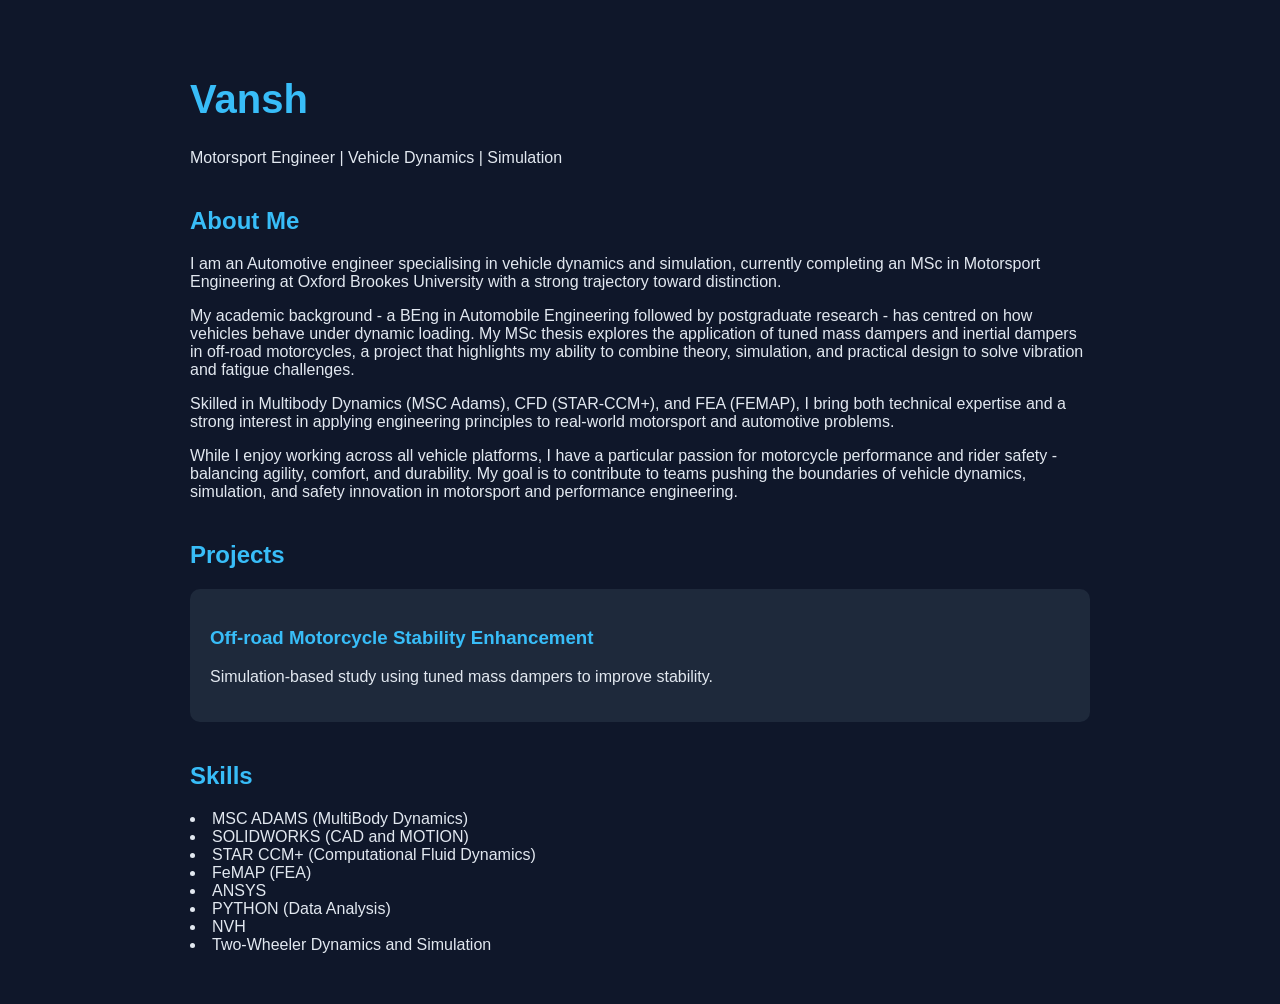
==== index.html @ c4d4b641 "Update index.html" ====
<!DOCTYPE html>
<html>
<head>
    <title>Vansh Sharma | Automotive and Motorsport Engineer</title>
    <style>
        body {
            font-family: Arial;
            margin: 0;
            background-color: #0f172a;
            color: #e2e8f0;
        }
        .container {
            padding: 50px;
            max-width: 900px;
            margin: auto;
        }
        h1 {
            color: #38bdf8;
            font-size: 40px;
        }
        h2 {
            margin-top: 40px;
            color: #38bdf8;
        }
        .project {
            background: #1e293b;
            padding: 20px;
            border-radius: 10px;
            margin-top: 20px;
            transition: 0.3s;
        }
        .project:hover {
            transform: scale(1.02);
        }
        a {
            color: #38bdf8;
            text-decoration: none;
        }
    </style>
</head>
<body>

<div class="container">

    <h1>Vansh</h1>
    <p>Motorsport Engineer | Vehicle Dynamics | Simulation</p>

    <h2>About Me</h2>
    <p>I am an Automotive engineer specialising in vehicle dynamics and simulation, currently completing an MSc in Motorsport Engineering at Oxford Brookes University with a strong trajectory toward distinction.</p>
        
    <p>My academic background - a BEng in Automobile Engineering followed by postgraduate research - has centred on how vehicles behave under dynamic loading. My MSc thesis explores the application of tuned mass dampers and inertial dampers in off-road motorcycles, a project that highlights my ability to combine theory, simulation, and practical design to solve vibration and fatigue challenges.</p>

    <p>Skilled in Multibody Dynamics (MSC Adams), CFD (STAR-CCM+), and FEA (FEMAP), I bring both technical expertise and a strong interest in applying engineering principles to real-world motorsport and automotive problems.</p>

    <p>While I enjoy working across all vehicle platforms, I have a particular passion for motorcycle performance and rider safety - balancing agility, comfort, and durability. My goal is to contribute to teams pushing the boundaries of vehicle dynamics, simulation, and safety innovation in motorsport and performance engineering.</p>

    <h2>Projects</h2>

    <div class="project">
        <h3><a href="project1.html">Off-road Motorcycle Stability Enhancement</a></h3>
        <p>Simulation-based study using tuned mass dampers to improve stability.</p>
    </div>

    <h2>Skills</h2>
    <u1>
        <li>MSC ADAMS (MultiBody Dynamics)</li>
        <li>SOLIDWORKS (CAD and MOTION)</li>
        <li>STAR CCM+ (Computational Fluid Dynamics)</li>
        <li>FeMAP (FEA)</li>
        <li>ANSYS</li>
        <li>PYTHON (Data Analysis)</li>
        <li>NVH</li>
        <li>Two-Wheeler Dynamics and Simulation</li>
    </u1>

</div>

</body>
</html>
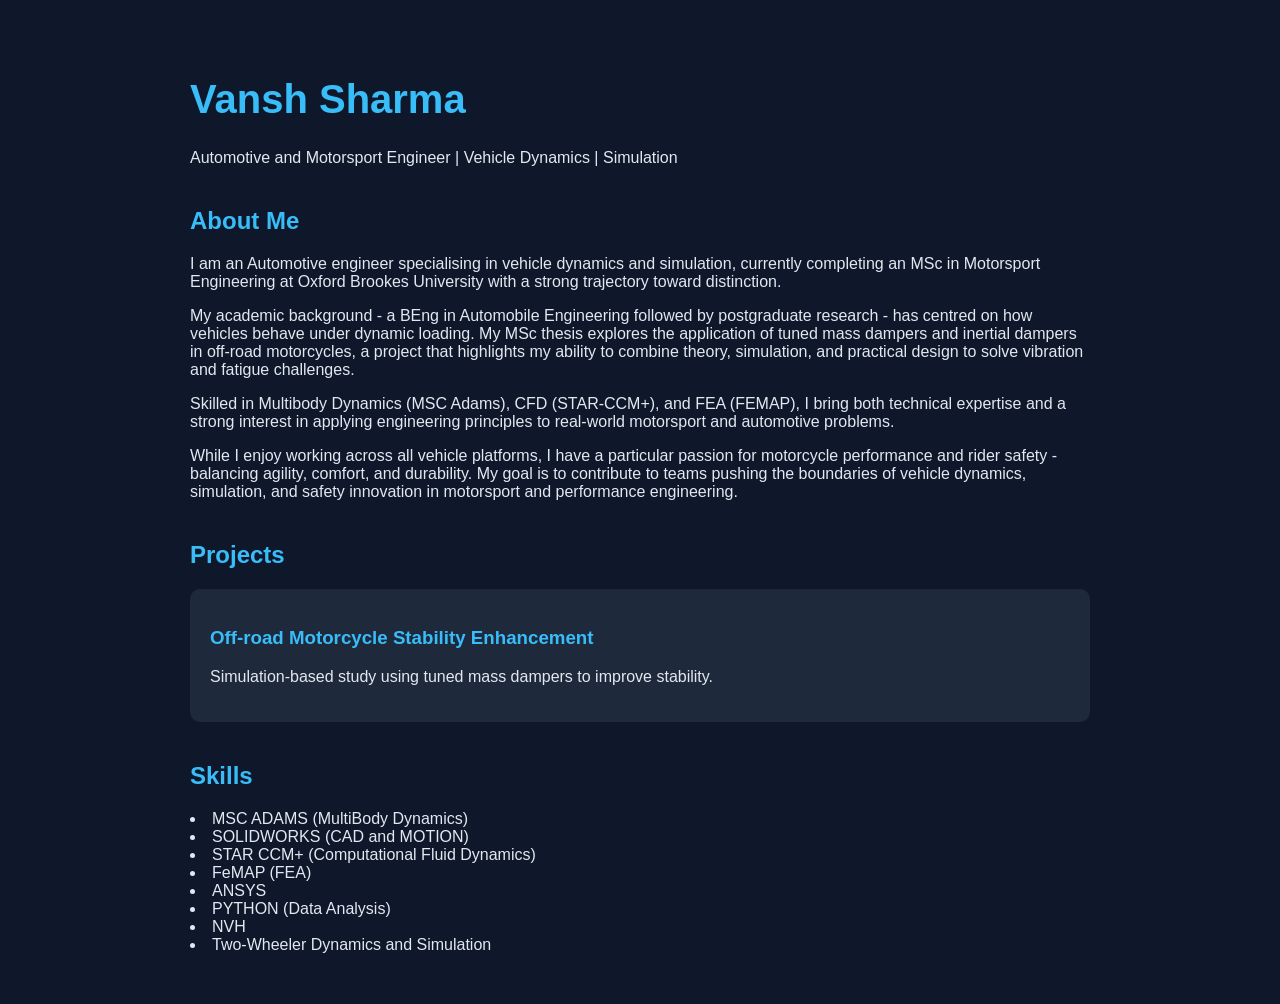
==== commit b88d547d: "Update index.html" ====
--- a/index.html
+++ b/index.html
@@ -42,8 +42,8 @@
 
 <div class="container">
 
-    <h1>Vansh</h1>
-    <p>Motorsport Engineer | Vehicle Dynamics | Simulation</p>
+    <h1>Vansh Sharma</h1>
+    <p>Automotive and Motorsport Engineer | Vehicle Dynamics | Simulation</p>
 
     <h2>About Me</h2>
     <p>I am an Automotive engineer specialising in vehicle dynamics and simulation, currently completing an MSc in Motorsport Engineering at Oxford Brookes University with a strong trajectory toward distinction.</p>
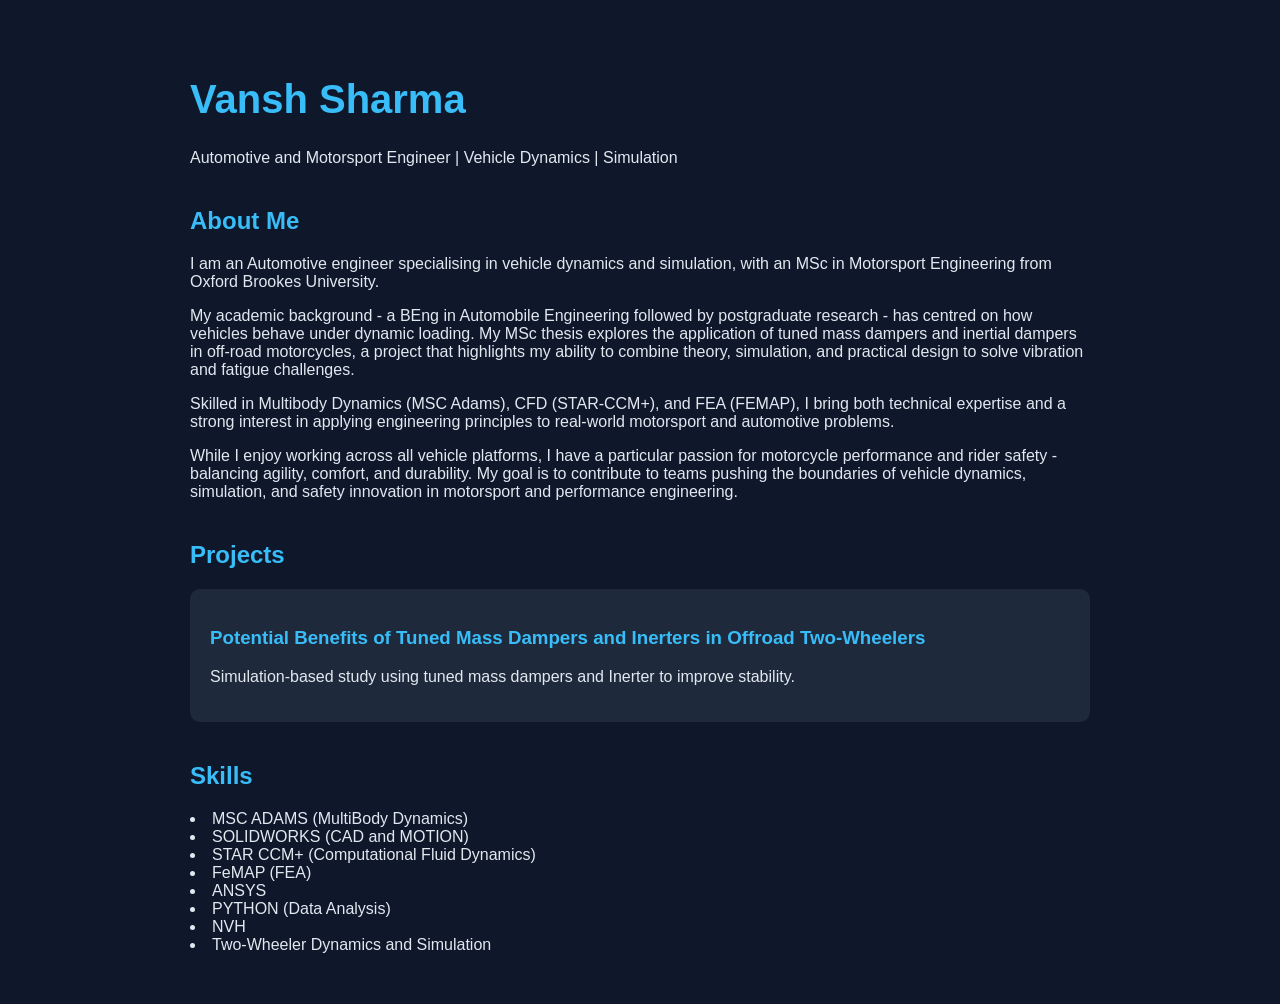
==== commit d51b1b2c: "Update index.html" ====
--- a/index.html
+++ b/index.html
@@ -46,7 +46,7 @@
     <p>Automotive and Motorsport Engineer | Vehicle Dynamics | Simulation</p>
 
     <h2>About Me</h2>
-    <p>I am an Automotive engineer specialising in vehicle dynamics and simulation, currently completing an MSc in Motorsport Engineering at Oxford Brookes University with a strong trajectory toward distinction.</p>
+    <p>I am an Automotive engineer specialising in vehicle dynamics and simulation, with an MSc in Motorsport Engineering from Oxford Brookes University.</p>
         
     <p>My academic background - a BEng in Automobile Engineering followed by postgraduate research - has centred on how vehicles behave under dynamic loading. My MSc thesis explores the application of tuned mass dampers and inertial dampers in off-road motorcycles, a project that highlights my ability to combine theory, simulation, and practical design to solve vibration and fatigue challenges.</p>
 
@@ -57,8 +57,8 @@
     <h2>Projects</h2>
 
     <div class="project">
-        <h3><a href="project1.html">Off-road Motorcycle Stability Enhancement</a></h3>
-        <p>Simulation-based study using tuned mass dampers to improve stability.</p>
+        <h3><a href="project1.html">Potential Benefits of Tuned Mass Dampers and Inerters in Offroad Two-Wheelers</a></h3>
+        <p>Simulation-based study using tuned mass dampers and Inerter to improve stability.</p>
     </div>
 
     <h2>Skills</h2>
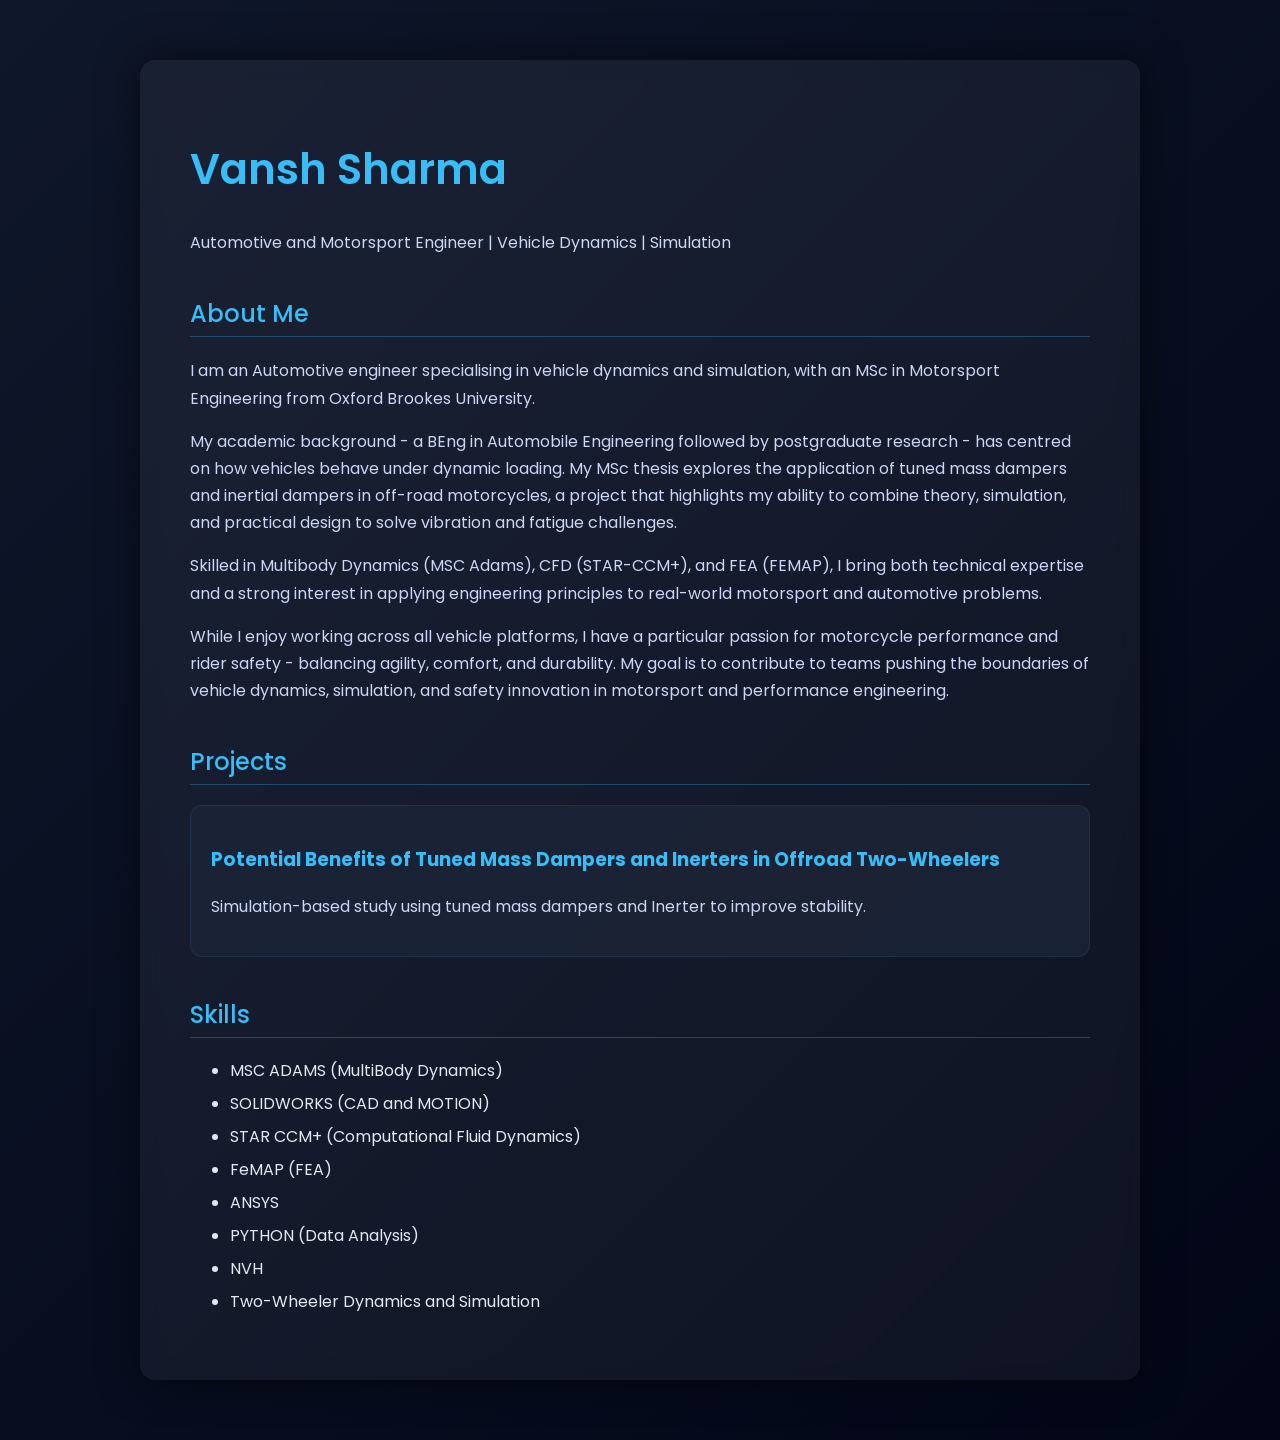
==== commit 682da277: "Update index.html" ====
--- a/index.html
+++ b/index.html
@@ -2,42 +2,76 @@
 <html>
 <head>
     <title>Vansh Sharma | Automotive and Motorsport Engineer</title>
+
+    <!-- Google Font -->
+    <link href="https://fonts.googleapis.com/css2?family=Poppins:wght@300;400;600&display=swap" rel="stylesheet">
+
     <style>
         body {
-            font-family: Arial;
+            font-family: 'Poppins', sans-serif;
             margin: 0;
-            background-color: #0f172a;
+            background: linear-gradient(135deg, #0f172a, #020617);
             color: #e2e8f0;
         }
+
         .container {
             padding: 50px;
             max-width: 900px;
-            margin: auto;
+            margin: 60px auto;
+            background: rgba(255, 255, 255, 0.05);
+            border-radius: 15px;
+            backdrop-filter: blur(10px);
+            box-shadow: 0 0 40px rgba(0, 0, 0, 0.5);
         }
+
         h1 {
             color: #38bdf8;
-            font-size: 40px;
+            font-size: 42px;
+            font-weight: 600;
         }
+
         h2 {
             margin-top: 40px;
             color: #38bdf8;
+            font-weight: 500;
+            border-bottom: 1px solid rgba(56, 189, 248, 0.3);
+            padding-bottom: 5px;
         }
+
         .project {
-            background: #1e293b;
+            background: rgba(30, 41, 59, 0.7);
             padding: 20px;
-            border-radius: 10px;
+            border-radius: 12px;
             margin-top: 20px;
-            transition: 0.3s;
+            transition: all 0.3s ease;
+            border: 1px solid rgba(56, 189, 248, 0.1);
         }
+
         .project:hover {
-            transform: scale(1.02);
+            transform: translateY(-5px) scale(1.02);
+            box-shadow: 0 10px 30px rgba(56, 189, 248, 0.2);
         }
+
         a {
             color: #38bdf8;
             text-decoration: none;
         }
+
+        a:hover {
+            text-decoration: underline;
+        }
+
+        p {
+            line-height: 1.7;
+            color: #cbd5f5;
+        }
+
+        li {
+            margin-bottom: 8px;
+        }
     </style>
 </head>
+
 <body>
 
 <div class="container">
@@ -62,7 +96,7 @@
     </div>
 
     <h2>Skills</h2>
-    <u1>
+    <ul>
         <li>MSC ADAMS (MultiBody Dynamics)</li>
         <li>SOLIDWORKS (CAD and MOTION)</li>
         <li>STAR CCM+ (Computational Fluid Dynamics)</li>
@@ -71,7 +105,7 @@
         <li>PYTHON (Data Analysis)</li>
         <li>NVH</li>
         <li>Two-Wheeler Dynamics and Simulation</li>
-    </u1>
+    </ul>
 
 </div>
 
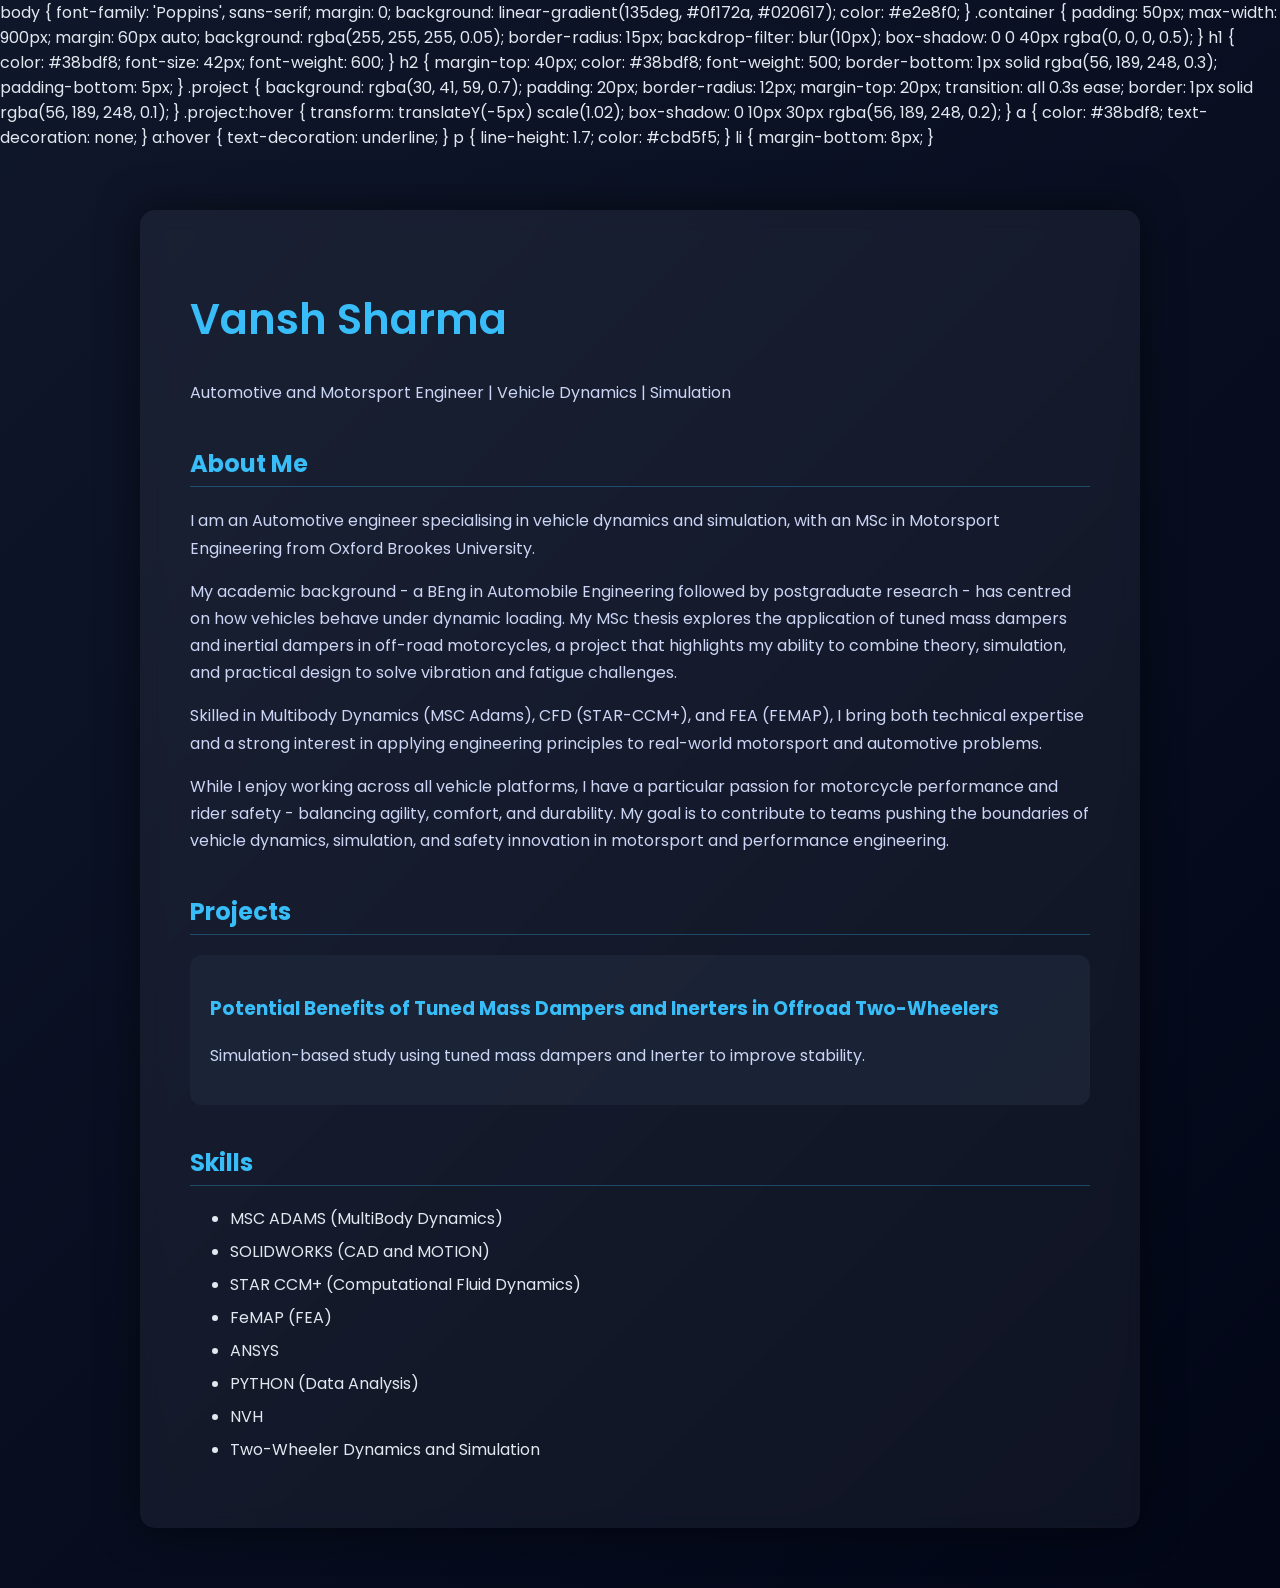
==== commit ecf13d9f: "Update index.html" ====
--- a/index.html
+++ b/index.html
@@ -2,11 +2,12 @@
 <html>
 <head>
     <title>Vansh Sharma | Automotive and Motorsport Engineer</title>
-
+    
+    <link rel="stylesheet" href="style.css">
     <!-- Google Font -->
     <link href="https://fonts.googleapis.com/css2?family=Poppins:wght@300;400;600&display=swap" rel="stylesheet">
 
-    <style>
+    <!style>
         body {
             font-family: 'Poppins', sans-serif;
             margin: 0;
@@ -69,7 +70,7 @@
         li {
             margin-bottom: 8px;
         }
-    </style>
+    <!/style>
 </head>
 
 <body>
--- a/style.css
+++ b/style.css
@@ -0,0 +1,60 @@
+body {
+    font-family: 'Poppins', sans-serif;
+    margin: 0;
+    background: linear-gradient(135deg, #0f172a, #020617);
+    color: #e2e8f0;
+}
+
+.container {
+    padding: 50px;
+    max-width: 900px;
+    margin: 60px auto;
+    background: rgba(255, 255, 255, 0.05);
+    border-radius: 15px;
+    backdrop-filter: blur(10px);
+    box-shadow: 0 0 40px rgba(0, 0, 0, 0.5);
+}
+
+h1 {
+    color: #38bdf8;
+    font-size: 42px;
+    font-weight: 600;
+}
+
+h2 {
+    margin-top: 40px;
+    color: #38bdf8;
+    border-bottom: 1px solid rgba(56, 189, 248, 0.3);
+    padding-bottom: 5px;
+}
+
+.project {
+    background: rgba(30, 41, 59, 0.7);
+    padding: 20px;
+    border-radius: 12px;
+    margin-top: 20px;
+    transition: all 0.3s ease;
+}
+
+.project:hover {
+    transform: translateY(-5px) scale(1.02);
+    box-shadow: 0 10px 30px rgba(56, 189, 248, 0.2);
+}
+
+a {
+    color: #38bdf8;
+    text-decoration: none;
+}
+
+a:hover {
+    text-decoration: underline;
+}
+
+p {
+    line-height: 1.7;
+    color: #cbd5f5;
+}
+
+li {
+    margin-bottom: 8px;
+}
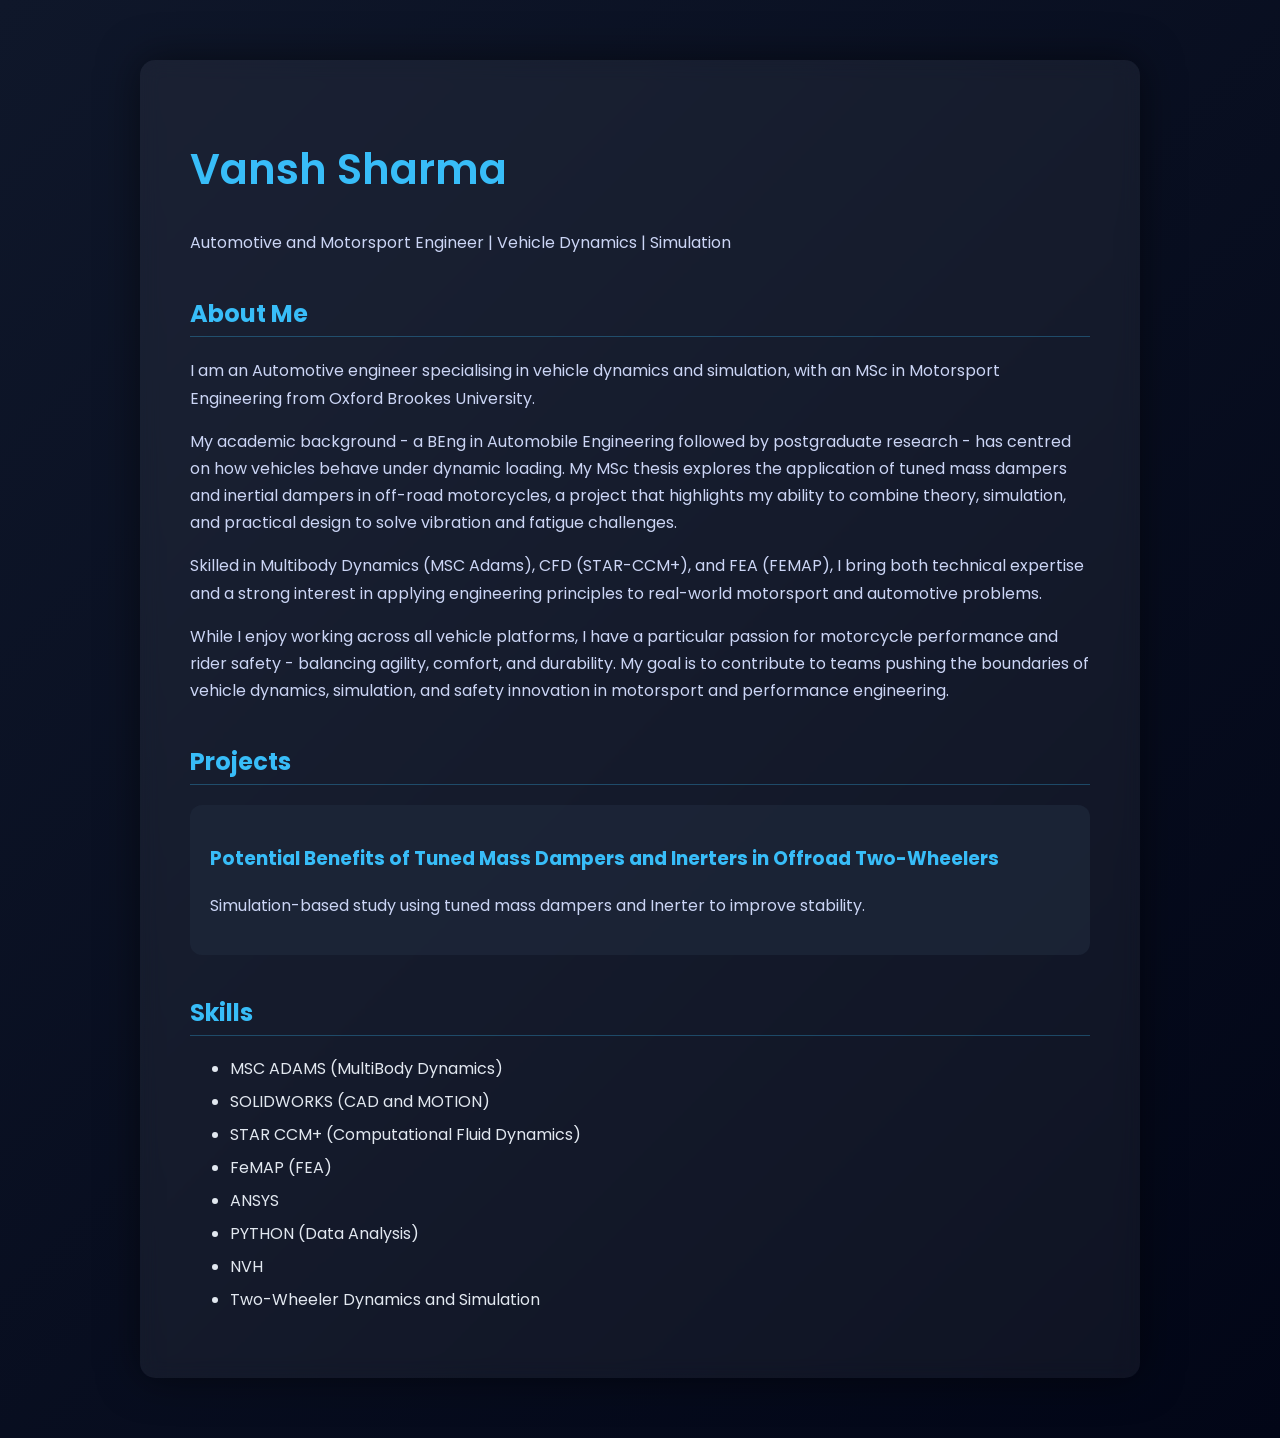
==== commit 5698feaf: "Update index.html" ====
--- a/index.html
+++ b/index.html
@@ -7,70 +7,6 @@
     <!-- Google Font -->
     <link href="https://fonts.googleapis.com/css2?family=Poppins:wght@300;400;600&display=swap" rel="stylesheet">
 
-    <!style>
-        body {
-            font-family: 'Poppins', sans-serif;
-            margin: 0;
-            background: linear-gradient(135deg, #0f172a, #020617);
-            color: #e2e8f0;
-        }
-
-        .container {
-            padding: 50px;
-            max-width: 900px;
-            margin: 60px auto;
-            background: rgba(255, 255, 255, 0.05);
-            border-radius: 15px;
-            backdrop-filter: blur(10px);
-            box-shadow: 0 0 40px rgba(0, 0, 0, 0.5);
-        }
-
-        h1 {
-            color: #38bdf8;
-            font-size: 42px;
-            font-weight: 600;
-        }
-
-        h2 {
-            margin-top: 40px;
-            color: #38bdf8;
-            font-weight: 500;
-            border-bottom: 1px solid rgba(56, 189, 248, 0.3);
-            padding-bottom: 5px;
-        }
-
-        .project {
-            background: rgba(30, 41, 59, 0.7);
-            padding: 20px;
-            border-radius: 12px;
-            margin-top: 20px;
-            transition: all 0.3s ease;
-            border: 1px solid rgba(56, 189, 248, 0.1);
-        }
-
-        .project:hover {
-            transform: translateY(-5px) scale(1.02);
-            box-shadow: 0 10px 30px rgba(56, 189, 248, 0.2);
-        }
-
-        a {
-            color: #38bdf8;
-            text-decoration: none;
-        }
-
-        a:hover {
-            text-decoration: underline;
-        }
-
-        p {
-            line-height: 1.7;
-            color: #cbd5f5;
-        }
-
-        li {
-            margin-bottom: 8px;
-        }
-    <!/style>
 </head>
 
 <body>
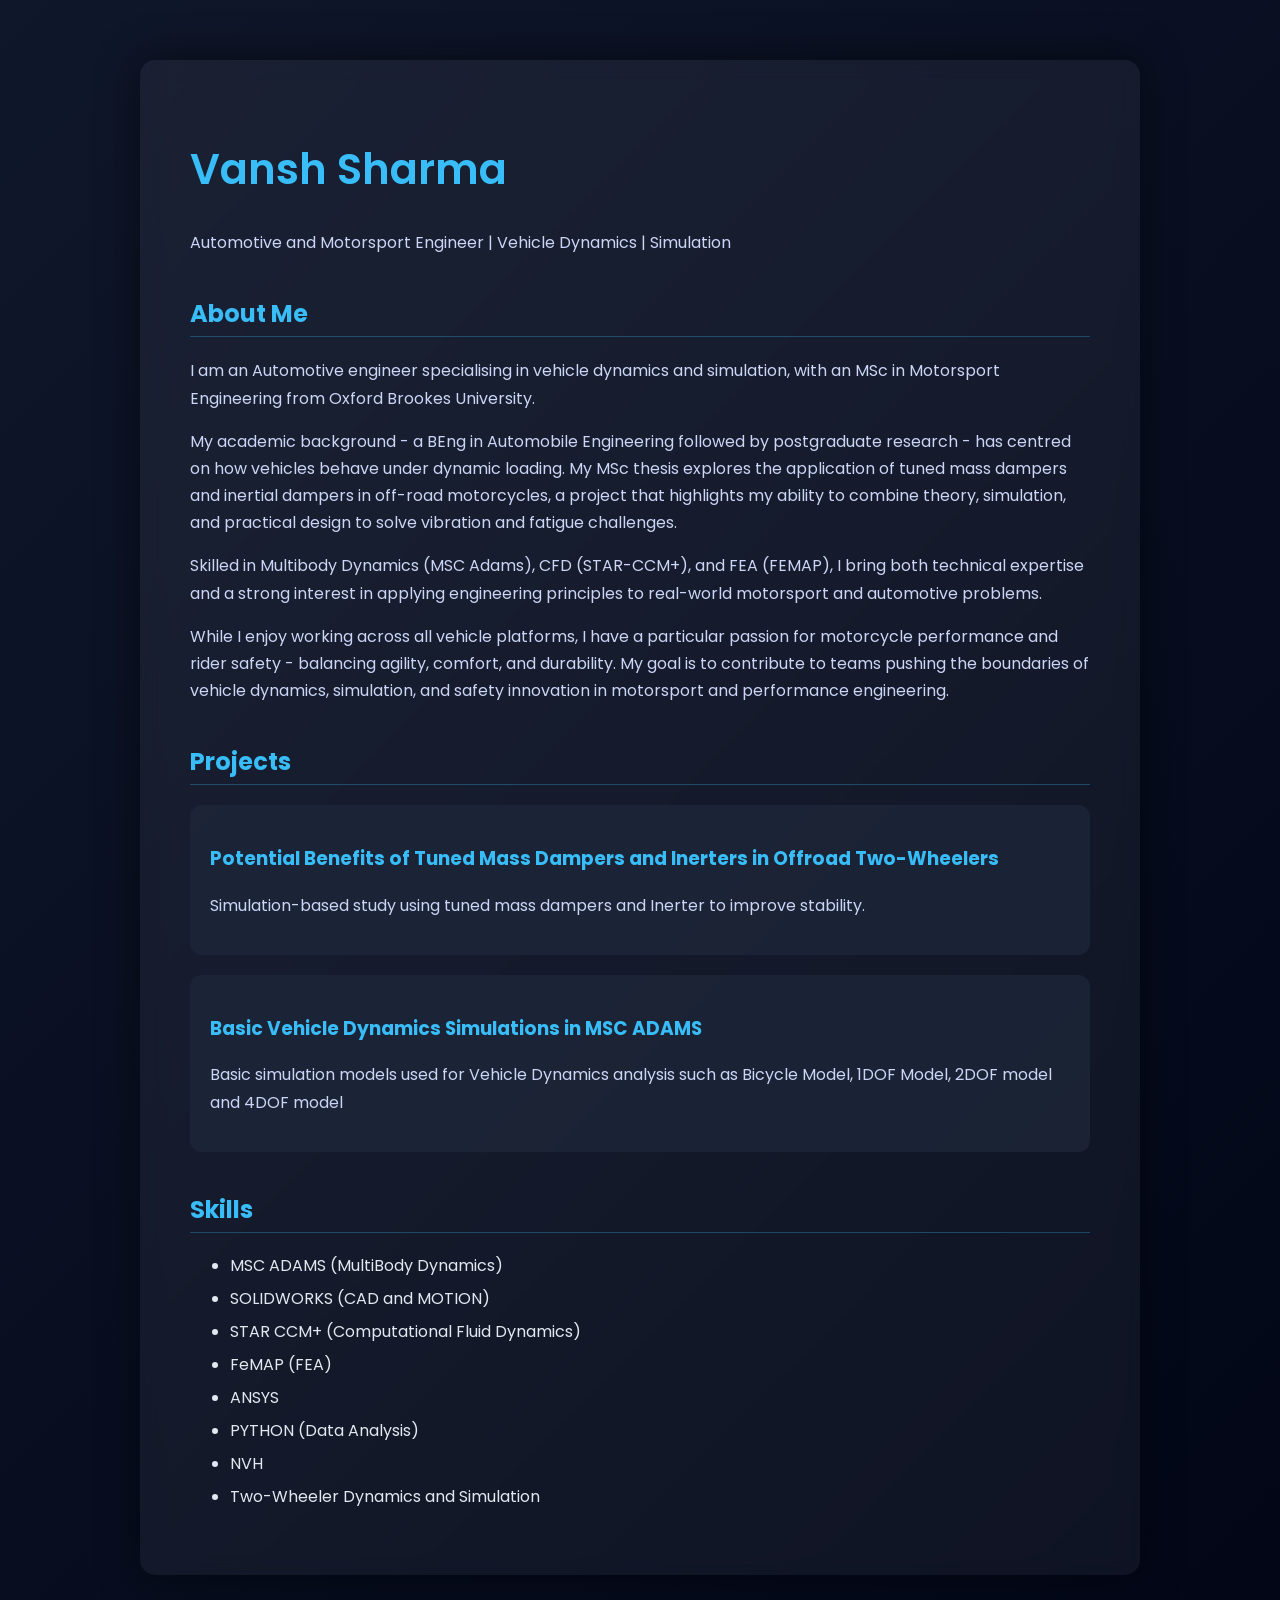
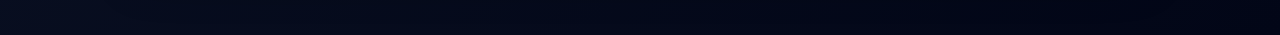
==== commit 053e496d: "Update index.html" ====
--- a/index.html
+++ b/index.html
@@ -32,6 +32,11 @@
         <p>Simulation-based study using tuned mass dampers and Inerter to improve stability.</p>
     </div>
 
+    <div class="project">
+        <h3><a href="project2.html">Basic Vehicle Dynamics Simulations in MSC ADAMS</a></h3>
+        <p>Basic simulation models used for Vehicle Dynamics analysis such as Bicycle Model, 1DOF Model, 2DOF model and 4DOF model</p>
+    </div>
+
     <h2>Skills</h2>
     <ul>
         <li>MSC ADAMS (MultiBody Dynamics)</li>
--- a/style.css
+++ b/style.css
@@ -58,3 +58,22 @@
 li {
     margin-bottom: 8px;
 }
+
+.project-image {
+    display: block;
+    width: 100%;
+    max-width: 800px;
+    height: auto;
+    margin: 25px auto;
+    border-radius: 12px;
+    box-shadow: 0 8px 20px rgba(0,0,0,0.35);
+}
+
+.caption {
+    text-align: center;
+    color: #94a3b8;
+    font-size: 14px;
+    margin-top: -10px;
+    margin-bottom: 30px;
+    font-style: italic;
+}
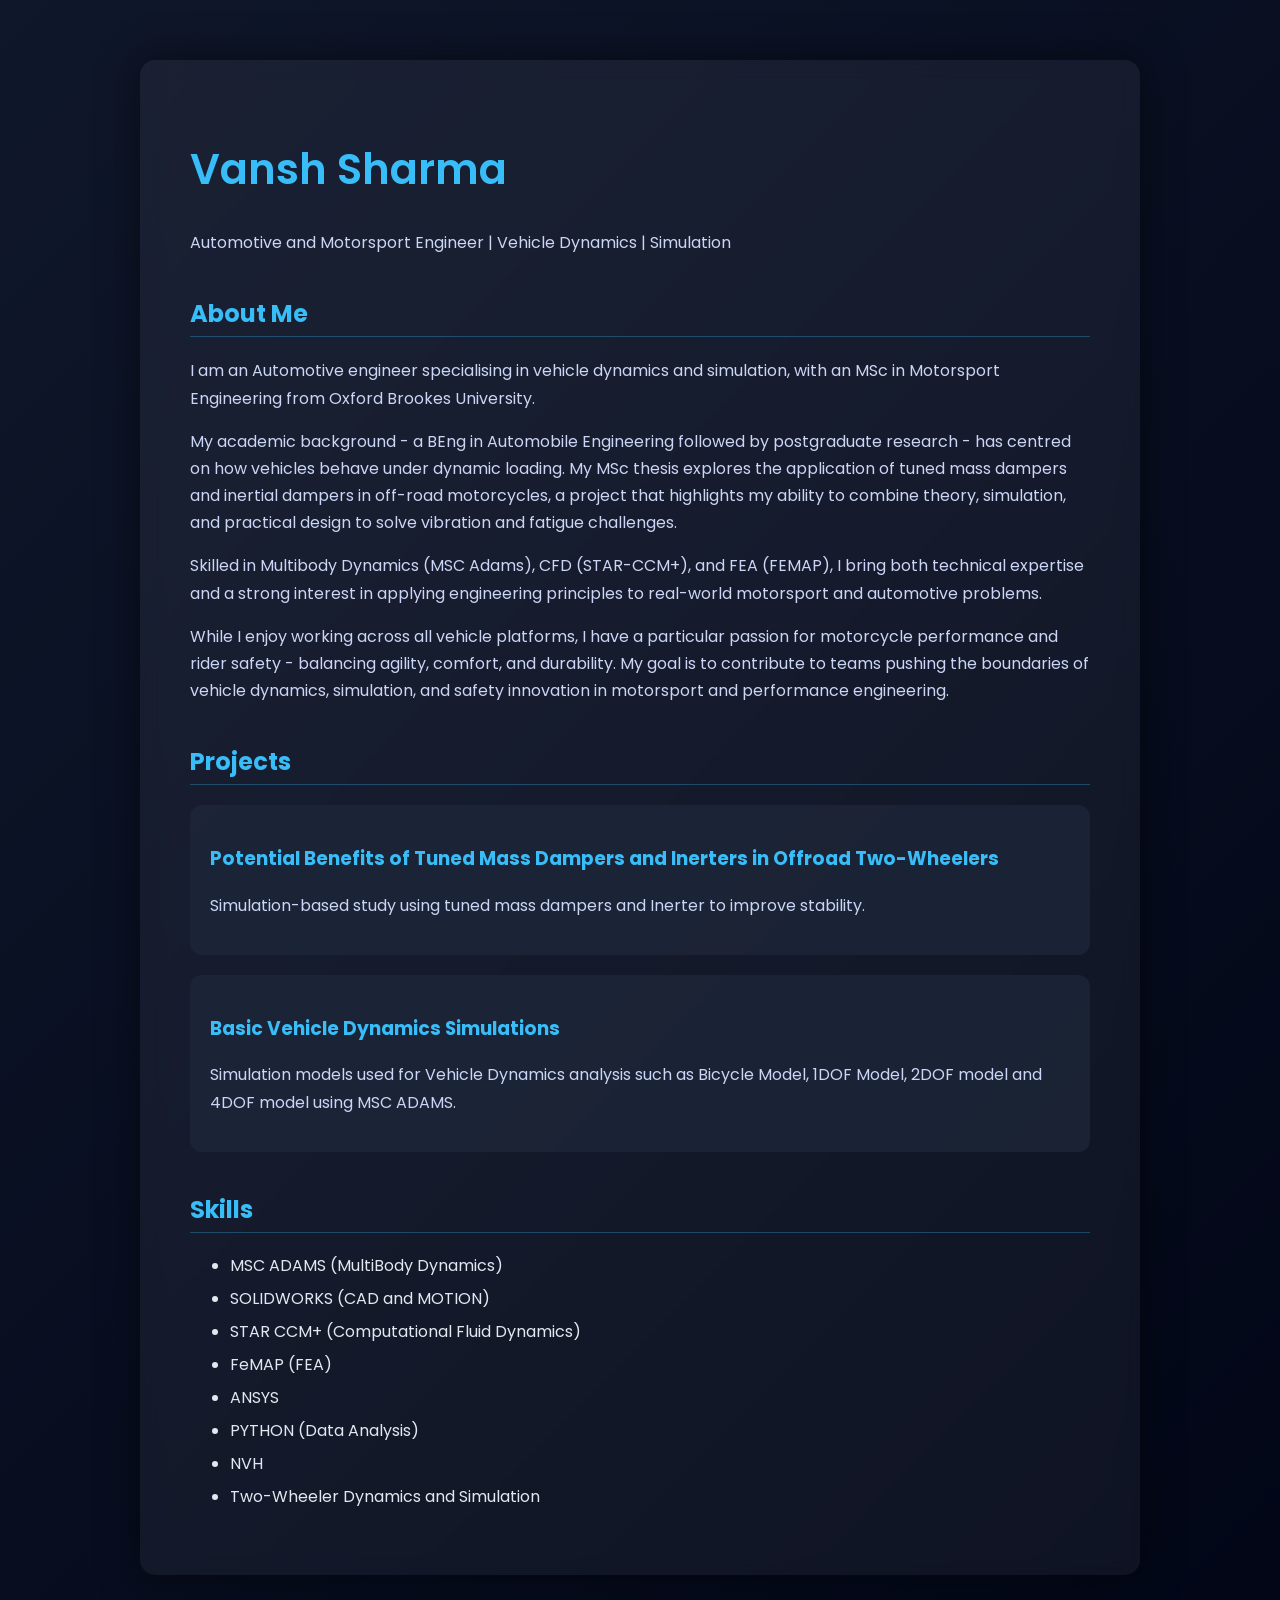
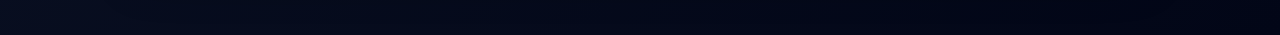
==== commit fb128672: "Update index.html" ====
--- a/index.html
+++ b/index.html
@@ -33,8 +33,8 @@
     </div>
 
     <div class="project">
-        <h3><a href="project2.html">Basic Vehicle Dynamics Simulations in MSC ADAMS</a></h3>
-        <p>Basic simulation models used for Vehicle Dynamics analysis such as Bicycle Model, 1DOF Model, 2DOF model and 4DOF model</p>
+        <h3><a href="project2.html">Basic Vehicle Dynamics Simulations</a></h3>
+        <p>Simulation models used for Vehicle Dynamics analysis such as Bicycle Model, 1DOF Model, 2DOF model and 4DOF model using MSC ADAMS.</p>
     </div>
 
     <h2>Skills</h2>
